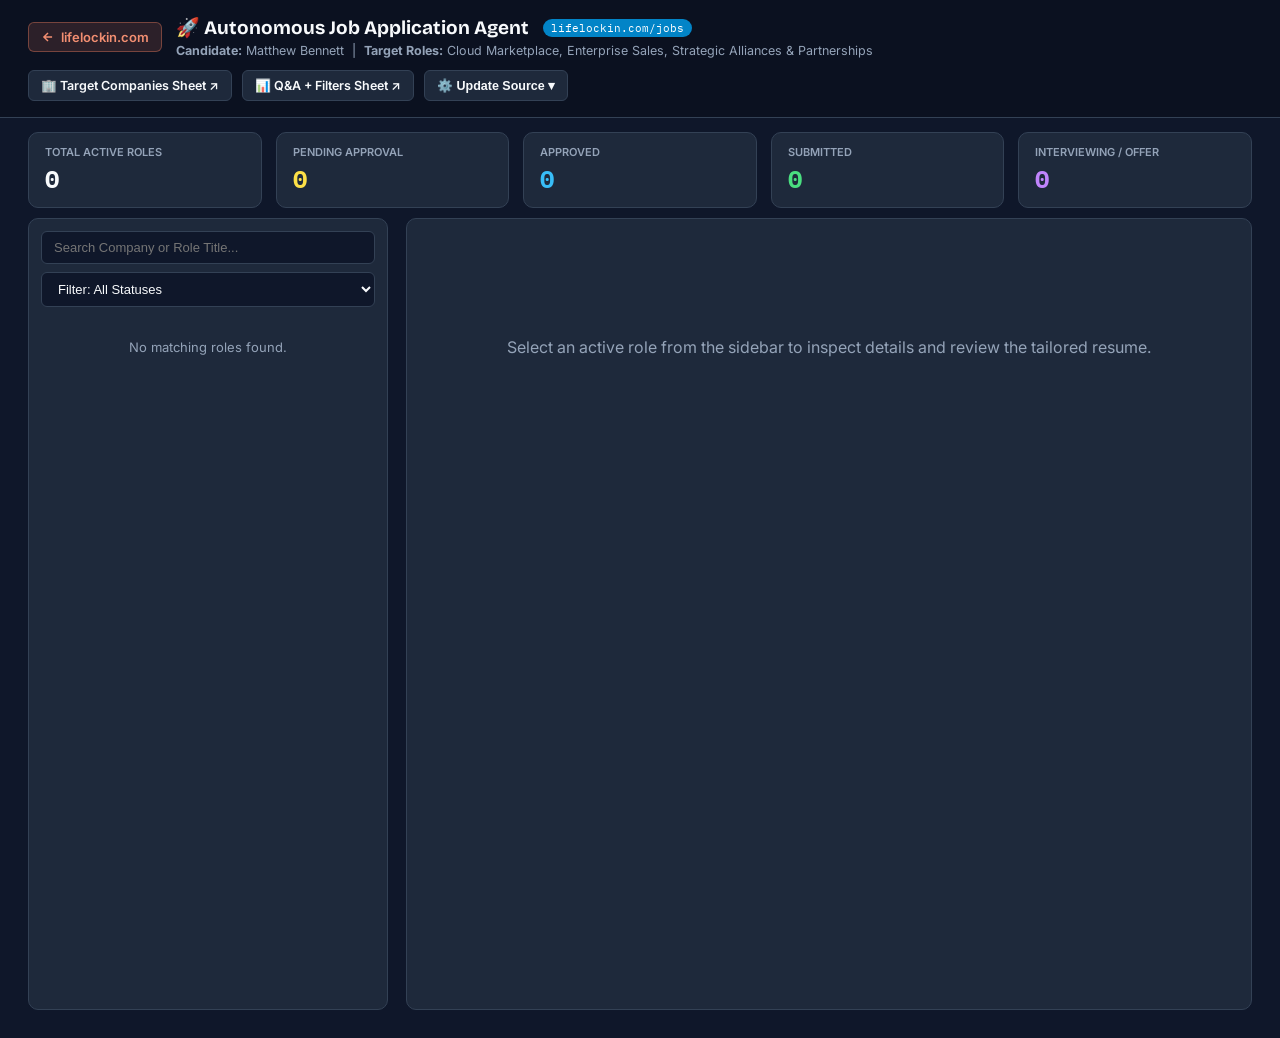
==== jobs/index.html @ 15ee96a0 "Deploy /jobs dashboard UI to lifelockin.com/jobs" ====
<!DOCTYPE html>
<html lang="en">
<head>
  <meta charset="UTF-8" />
  <meta name="viewport" content="width=device-width, initial-scale=1.0" />
  <title>Matthew Bennett — Job Applications | Life Lock In</title>
  <link rel="icon" type="image/svg+xml" href="/icon.svg">
  <link rel="preconnect" href="https://fonts.googleapis.com">
  <link rel="preconnect" href="https://fonts.gstatic.com" crossorigin>
  <link href="https://fonts.googleapis.com/css2?family=Bricolage+Grotesque:opsz,wght@12..96,500;12..96,700&family=IBM+Plex+Mono:wght@400;500;600&family=Inter:wght@400;500;600;700&display=swap" rel="stylesheet">
  <link rel="stylesheet" href="./jobs.css">
</head>
<body>
  <header>
    <div class="header-left">
      <a class="home-link" href="/" title="Return to Chief of Staff OS">
        <svg width="14" height="14" viewBox="0 0 24 24" fill="none" stroke="currentColor" stroke-width="2.5"><path d="M19 12H5M12 19l-7-7 7-7"/></svg>
        lifelockin.com
      </a>
      <div>
        <h1>🚀 Autonomous Job Application Agent <span style="font-size:11px; font-weight:normal; background:#0284c7; color:#fff; padding:2px 8px; border-radius:12px; margin-left:6px; font-family:'IBM Plex Mono',monospace;">lifelockin.com/jobs</span></h1>
        <p><strong>Candidate:</strong> Matthew Bennett &nbsp;|&nbsp; <strong>Target Roles:</strong> Cloud Marketplace, Enterprise Sales, Strategic Alliances & Partnerships</p>
      </div>
    </div>
    <div class="header-links">
      <a id="companySheetLink" href="#" target="_blank" rel="noopener">🏢 Target Companies Sheet ↗</a>
      <a id="filterSheetLink" href="#" target="_blank" rel="noopener">📊 Q&A + Filters Sheet ↗</a>
      <button onclick="toggleConfigDrawer()" id="updateSourceBtn">⚙️ Update Source ▾</button>
    </div>
  </header>

  <div class="metrics" id="metrics"></div>

  <div class="config-drawer" id="configDrawer">
    <div class="config-card">
      <h3>
        <span>🔧 Agent Filter Parameters</span>
        <a id="editParamsSheetLink" href="#" target="_blank" style="font-size:12px; color:#38bdf8; text-decoration:none;">Open Sheet ↗</a>
      </h3>
      <div style="font-size:12px; color:var(--muted); margin-bottom:6px;">Select a parameter key to view its active values:</div>
      <select id="paramKeySelect" style="width:100%;" onchange="onParamSelected()"></select>
      <div style="margin-top:8px;">
        <input type="text" id="paramValueInput" style="width:100%;" readonly />
      </div>
      <div style="margin-top:6px; font-size:11.5px; color:var(--muted);">
        <strong id="paramCategory"></strong>: <span id="paramDesc"></span>
      </div>
    </div>

    <div class="config-card">
      <h3>
        <span>🏢 Company Career Sources</span>
        <span id="companyCountBadge" style="font-size:11.5px; color:#94a3b8; font-weight:normal;">117 companies tracked</span>
      </h3>
      <div style="font-size:12px; color:var(--muted); margin-bottom:6px;">Direct career sites are pulled directly from your Google Sheet.</div>
      <div style="margin-top:12px; padding:10px; background:#0f172a; border-radius:6px; font-size:12px; line-height:1.5;">
        <span>To add a new target tech company or update company career URLs:</span><br/>
        <a id="addCompanySheetLink" href="#" target="_blank" style="color:#38bdf8; font-weight:600; display:inline-block; margin-top:6px;">Open top_us_tech_careers Tab in Google Sheets ↗</a>
      </div>
    </div>
  </div>

  <div class="layout">
    <div class="sidebar-list">
      <div style="margin-bottom:12px;">
        <input type="text" id="searchInput" placeholder="Search Company or Role Title..." style="width:100%; margin-bottom:8px;" oninput="onSearchChange()" />
        <select id="statusFilter" style="width:100%;" onchange="onStatusFilterChange()">
          <option value="All">Filter: All Statuses</option>
          <option value="Discovered">Discovered</option>
          <option value="Pending Approval">Pending Approval</option>
          <option value="Approved">Approved</option>
          <option value="Submitted">Submitted</option>
          <option value="Interviewing">Interviewing</option>
          <option value="Offer">Offer</option>
        </select>
      </div>
      <div id="jobList"></div>
    </div>

    <div class="detail-pane" id="detailPane">
      <div style="text-align:center; padding:100px 20px; color:var(--muted);">
        Select an active role from the sidebar to inspect details and review the tailored resume.
      </div>
    </div>
  </div>

  <div class="toast" id="toast"></div>

  <!-- Synchronous Data Bundles -->
  <script src="./jobs-data.js"></script>
  <script src="./details-1.js"></script>
  <script src="./details-2.js"></script>
  <script src="./details-3.js"></script>
  <script src="./details-4.js"></script>
  <script src="./details-5.js"></script>

  <script>
    const FALLBACK_BASE_RESUME = `# Matthew Bennett
Los Angeles, CA | (425) 829-5884 | mrmattbennett@gmail.com | https://www.linkedin.com/in/mrmattbennett

## Executive Summary
Marketplace Business Development and Enterprise Sales Leader with over a decade of experience selling enterprise software and scaling cloud ecosystems from inception to $1B+ ARR. A proven builder and top producer who navigates ambiguity to solve complex problems and architect custom commercial models for Fortune 500s and Tier-1 ISVs. Highly effective cross-functional operator skilled in managing multi-faceted relationships with hyperscalers and their channel partners. Excel at resolving deal escalations and aligning enterprise cloud commitments with high-velocity GTM motions to drive continuous revenue growth.

## Core Competencies
- 0-1 Ecosystem Building & Strategic Partnerships
- Multi-Party Co-selling & Marketplace Operations
- Custom Commercial Architecture & Contract Negotiation
- GTM Strategy & Cross-Functional Leadership
- Executive Advisory & Pilot Program Ownership

## Work Experience

### Independent Entrepreneur, Consultant & Technical Builder (May 2025 – Present)
- **Product Development:** Architected and developed a full-stack, AI-driven customer acquisition platform from the ground up, utilizing agentic workflow automations and complex payment integrations to solve localized market inefficiencies for local business owners.
- **Market Readiness:** Maintained deep fluency in evolving multi-cloud commercial models, specifically tracking the expansion of Marketplace buying centers from IT infrastructure to line of business applications.

### Google Inc. — Global Strategic Channel Manager, Google Cloud Marketplace (May 2024 – May 2025 | Los Angeles, CA)
- **Revenue Leadership:** Orchestrated multi-party Channel Partner Private Offers across 35 strategic partners, including Informatica. Designed channel economics into enterprise deals, enabling customers to draw down committed cloud spend via partner channels and generating $1B+ in incremental ecosystem revenue.
- **Operational Scalability:** Designed transaction frameworks and resolved complex governance bottlenecks across sales, legal, and operational disciplines, reducing channel procurement execution cycles from 6 months to 2 weeks.

### Google Inc. — Lead, Data & GenAI Global Strategic ISV Partnerships, Google Cloud Marketplace (May 2021 – May 2024 | Los Angeles, CA)
- **Category Leadership:** Owned GTM strategy and scaled the Data & GenAI Marketplace category to $500M+ in new revenue. Successfully achieved >100% of target quotas year-over-year.
- **Strategic Pipeline Acceleration:** Co-authored and executed joint GTM motions across 25+ Tier-1 ISVs (e.g., Fivetran, dbt Labs). Advised executive leadership on marketplace transaction structures, successfully converting high-friction enterprise procurement cycles into accelerated cloud drawdowns.
- **Pilot Program Ownership:** Selected by leadership to pilot the Marketplace Sales Lead Program, establishing foundational operating mechanisms, joint pipeline reviews, and compensation structures later adopted globally.

### Google Inc. — Founding Team Member & Enterprise Account Executive, Google Cloud Marketplace (Aug 2016 – May 2021 | Los Angeles, CA)
- **0-1 Foundation:** Key contributor in launching and scaling Google Cloud Marketplace from its inception, expanding the ecosystem 10x to $250M+ in annual transaction volume.
- **Contract Architecture:** Crafted bespoke legal, financial, and operational frameworks for Fortune 500 customers, paving the way for multi-million dollar third-party software transactions on GCP.

### Orbitera, Inc. — Head of Sales & Business Development (Oct 2014 – Aug 2016 | Seattle, WA)
- **Startup Growth & Acquisition:** Directed GTM strategy for a pioneering multi-cloud marketplace platform, driving $5M+ in new enterprise revenue and managed AWS Marketplace listings as Seller of Record for Adobe, Oracle, and Suse, providing a foundational understanding of the underlying hyperscaler consumption models driving modern software monetization.
- **Solution Architecture:** Designed multi-cloud billing and metering architectures, enabling complex ISVs to efficiently package and price solutions across disparate cloud environments.

## Education
**University of Washington** (Seattle, WA | June 2008)
- B.A. Economics
- Sales & Marketing Program Certificate – Michael G. Foster School of Business`;

    let allJobs = (window.INITIAL_JOBS || []);
    let filteredJobs = [...allJobs];
    let selectedId = null;
    let resumeViewMode = 'track';
    let currentFilter = 'All';
    let searchQuery = '';
    let trackedBlocksByJob = {};

    const details = window.JOB_DETAILS || {};
    allJobs.forEach(j => {
      if (details[j.id]) {
        Object.assign(j, details[j.id]);
      }
    });

    const LOCAL_STATUS_KEY = 'matthew_job_status_overrides';
    function getStatusOverrides() {
      try { return JSON.parse(localStorage.getItem(LOCAL_STATUS_KEY) || '{}'); }
      catch(e) { return {}; }
    }
    function setStatusOverride(jobId, newStatus) {
      const overrides = getStatusOverrides();
      overrides[jobId] = newStatus;
      localStorage.setItem(LOCAL_STATUS_KEY, JSON.stringify(overrides));
      const job = allJobs.find(j => j.id === jobId);
      if (job) job.status = newStatus;
    }

    const overrides = getStatusOverrides();
    allJobs.forEach(j => {
      if (overrides[j.id]) j.status = overrides[j.id];
    });

    function computeTrackedBlocks(baseText, tailoredText) {
      function cleanLines(txt) {
        return (txt || '').replace(/^### Tailoring & Match Highlights[\s\S]*$/m, '')
          .replace(/^## Review & Approve:[\s\S]*$/m, '')
          .trim().split('\n').map(l => l.trim()).filter(l => l && !l.startsWith('**Target Role') && !l.startsWith('**Core Focus'));
      }
      const a = cleanLines(baseText);
      const b = cleanLines(tailoredText);
      const m = a.length, n = b.length;
      const dp = Array.from({length: m + 1}, () => new Uint16Array(n + 1));
      for (let i = 0; i < m; i++) {
        for (let j = 0; j < n; j++) {
          if (a[i] === b[j]) dp[i+1][j+1] = dp[i][j] + 1;
          else dp[i+1][j+1] = Math.max(dp[i+1][j], dp[i][j+1]);
        }
      }
      let i = m, j = n;
      const rawDiffs = [];
      while (i > 0 || j > 0) {
        if (i > 0 && j > 0 && a[i-1] === b[j-1]) {
          rawDiffs.push({type: 'equal', base: a[i-1], tail: b[j-1]});
          i--; j--;
        } else if (j > 0 && (i === 0 || dp[i][j-1] >= dp[i-1][j])) {
          rawDiffs.push({type: 'insert', base: '', tail: b[j-1]});
          j--;
        } else {
          rawDiffs.push({type: 'delete', base: a[i-1], tail: ''});
          i--;
        }
      }
      rawDiffs.reverse();

      const blocks = [];
      let changeIdx = 1;
      let k = 0;
      while (k < rawDiffs.length) {
        const cur = rawDiffs[k];
        if (cur.type === 'equal') {
          blocks.push({
            id: 'eq_' + k,
            type: 'equal',
            base_text: cur.base,
            tailored_text: cur.tail,
            status: 'equal'
          });
          k++;
        } else {
          const baseParts = [];
          const tailParts = [];
          while (k < rawDiffs.length && rawDiffs[k].type !== 'equal') {
            if (rawDiffs[k].base) baseParts.push(rawDiffs[k].base);
            if (rawDiffs[k].tail) tailParts.push(rawDiffs[k].tail);
            k++;
          }
          const baseText = baseParts.join('\n');
          const tailText = tailParts.join('\n');
          let label = 'Modified from Base Resume';
          let type = 'replace';
          if (!baseText) { type = 'insert'; label = 'New Tailored Addition'; }
          else if (!tailText) { type = 'delete'; label = 'Removed from Base Resume'; }

          blocks.push({
            id: 'chg_' + changeIdx,
            change_num: changeIdx,
            type: type,
            label: label,
            base_text: baseText,
            tailored_text: tailText,
            status: 'pending'
          });
          changeIdx++;
        }
      }
      return blocks;
    }

    function init() {
      const cfg = window.INITIAL_CONFIG || {};
      const companyUrl = cfg.career_sources_url || "https://docs.google.com/spreadsheets/d/114AoWET16MNHi5zJTwM71kMkh4qBNcnsbhUi_ZzXZ6Y/edit?gid=2091292570#gid=2091292570";
      const filterUrl = cfg.spreadsheet_url || "https://docs.google.com/spreadsheets/d/1IRIumpzqp-xp_iKkfKp7P3NCd9X6vmOjbTSAWedp-Cg/edit";

      document.getElementById('companySheetLink').href = companyUrl;
      document.getElementById('addCompanySheetLink').href = companyUrl;
      document.getElementById('filterSheetLink').href = filterUrl;
      document.getElementById('editParamsSheetLink').href = filterUrl;

      const params = cfg.parameters || [];
      const sel = document.getElementById('paramKeySelect');
      sel.innerHTML = params.map(p => `<option value="${p.key}">${p.key} (${p.category})</option>`).join('');
      onParamSelected();

      applyFilters();
      if (filteredJobs.length > 0) {
        selectJob(filteredJobs[0].id);
      }
    }

    function toggleConfigDrawer() {
      const drawer = document.getElementById('configDrawer');
      const btn = document.getElementById('updateSourceBtn');
      drawer.classList.toggle('open');
      btn.textContent = drawer.classList.contains('open') ? '⚙️ Update Source ▴' : '⚙️ Update Source ▾';
    }

    function onParamSelected() {
      const cfg = window.INITIAL_CONFIG || {};
      const params = cfg.parameters || [];
      const key = document.getElementById('paramKeySelect').value;
      const item = params.find(p => p.key === key);
      if (!item) return;
      document.getElementById('paramValueInput').value = item.value || '';
      document.getElementById('paramDesc').textContent = item.description || '';
      document.getElementById('paramCategory').textContent = item.category || '';
    }

    function onSearchChange() {
      searchQuery = document.getElementById('searchInput').value.toLowerCase().trim();
      applyFilters();
    }

    function onStatusFilterChange() {
      currentFilter = document.getElementById('statusFilter').value;
      applyFilters();
    }

    function applyFilters() {
      filteredJobs = allJobs.filter(j => {
        if (currentFilter !== 'All' && j.status !== currentFilter) {
          if (currentFilter === 'Approved' && !j.status.startsWith('Approved')) return false;
          if (currentFilter !== 'Approved') return false;
        }
        if (searchQuery) {
          const matchCompany = (j.company || '').toLowerCase().includes(searchQuery);
          const matchTitle = (j.title || '').toLowerCase().includes(searchQuery);
          if (!matchCompany && !matchTitle) return false;
        }
        return true;
      });

      renderMetrics();
      renderJobList();
      if (!filteredJobs.some(j => j.id === selectedId) && filteredJobs.length > 0) {
        selectJob(filteredJobs[0].id);
      }
    }

    function renderMetrics() {
      const total = allJobs.length;
      const pending = allJobs.filter(j => j.status === 'Pending Approval').length;
      const approved = allJobs.filter(j => j.status.startsWith('Approved')).length;
      const submitted = allJobs.filter(j => j.status === 'Submitted').length;
      const interviewing = allJobs.filter(j => j.status === 'Interviewing' || j.status === 'Offer').length;

      document.getElementById('metrics').innerHTML = `
        <div class="metric-card"><div class="label">Total Active Roles</div><div class="val">${total}</div></div>
        <div class="metric-card"><div class="label">Pending Approval</div><div class="val" style="color:#fde047">${pending}</div></div>
        <div class="metric-card"><div class="label">Approved</div><div class="val" style="color:#38bdf8">${approved}</div></div>
        <div class="metric-card"><div class="label">Submitted</div><div class="val" style="color:#4ade80">${submitted}</div></div>
        <div class="metric-card"><div class="label">Interviewing / Offer</div><div class="val" style="color:#c084fc">${interviewing}</div></div>
      `;
    }

    function renderJobList() {
      const listEl = document.getElementById('jobList');
      if (filteredJobs.length === 0) {
        listEl.innerHTML = `<div style="padding:20px; text-align:center; color:var(--muted); font-size:13px;">No matching roles found.</div>`;
        return;
      }
      listEl.innerHTML = filteredJobs.map(j => {
        const cls = j.status.split(' ')[0];
        const active = j.id === selectedId ? 'active' : '';
        return `
          <div class="job-item ${active}" onclick="selectJob(${j.id})">
            <div style="display:flex; justify-content:space-between; align-items:center;">
              <strong style="color:#f8fafc;">${escapeHtml(j.company)}</strong>
              <span class="badge ${cls}">${j.status}</span>
            </div>
            <div style="margin-top:5px; font-size:13.5px; font-weight:500;">${escapeHtml(j.title)}</div>
            <div style="margin-top:4px; font-size:11.5px; color:var(--muted);">${escapeHtml(j.location || 'Remote')} • ${escapeHtml(j.source_board || '')}</div>
          </div>
        `;
      }).join('');
    }

    function selectJob(id) {
      selectedId = id;
      renderJobList();
      const job = allJobs.find(j => j.id === id);
      if (!job) return;

      if (!trackedBlocksByJob[job.id]) {
        trackedBlocksByJob[job.id] = computeTrackedBlocks(FALLBACK_BASE_RESUME, job.tailored_resume_md || '');
      }

      const gdocUrl = job.gdoc_url || '';
      const pdfExportUrl = job.pdf_export_url || (gdocUrl ? getPdfExportUrl(gdocUrl) : '');
      const fitSummaryHtml = (job.match_summary || '').replace('### Tailoring & Match Highlights', '').trim();

      const detailEl = document.getElementById('detailPane');
      detailEl.innerHTML = `
        <div style="display:flex; justify-content:space-between; align-items:flex-start; margin-bottom:12px; gap:16px;">
          <div>
            <h2 style="margin:0 0 4px 0; font-size:22px; font-family:'Bricolage Grotesque', sans-serif;">
              ${escapeHtml(job.company)} — ${escapeHtml(job.title)}
            </h2>
            <div style="color:var(--muted); font-size:12.5px;">
              📍 ${escapeHtml(job.location || 'Remote')} &nbsp;|&nbsp;
              🏷️ ${escapeHtml(job.source_board || 'Direct Career Site')} &nbsp;|&nbsp;
              🔗 <a href="${job.job_url}" target="_blank" rel="noopener" style="color:#38bdf8; text-decoration:none;">View Job Listing ↗</a>
            </div>
          </div>
          <div style="display:flex; align-items:center; gap:8px;">
            <select onchange="onJobStatusChange(${job.id}, this.value)">
              <option value="Pending Approval" ${job.status === 'Pending Approval' ? 'selected' : ''}>Pending Approval</option>
              <option value="Approved" ${job.status.startsWith('Approved') ? 'selected' : ''}>Approved</option>
              <option value="Submitted" ${job.status === 'Submitted' ? 'selected' : ''}>Submitted</option>
              <option value="Interviewing" ${job.status === 'Interviewing' ? 'selected' : ''}>Interviewing</option>
              <option value="Offer" ${job.status === 'Offer' ? 'selected' : ''}>Offer</option>
            </select>
            ${gdocUrl ? `<a href="${gdocUrl}" target="_blank" class="approve-btn" style="text-decoration:none; padding:7px 12px; border-radius:6px; font-size:12.5px; display:inline-flex; align-items:center; gap:5px;">🔗 Open Google Doc ↗</a>` : ''}
            ${pdfExportUrl ? `<a href="${pdfExportUrl}" target="_blank" class="primary" style="text-decoration:none; padding:7px 12px; border-radius:6px; font-size:12.5px; display:inline-flex; align-items:center; gap:5px;">📥 Download PDF ↗</a>` : ''}
          </div>
        </div>

        <div class="fit-summary-section">
          <h3>🎯 Why You Are a Good Fit for ${escapeHtml(job.company)} — ${escapeHtml(job.title)}</h3>
          <div class="fit-summary-body">${formatRichText(fitSummaryHtml)}</div>
        </div>

        <div class="job-desc-compact">
          <details open>
            <summary>📄 Full Job Description (Click to collapse/expand)</summary>
            <div class="job-desc-scroll">${escapeHtml(job.job_description || 'No description available.')}</div>
          </details>
        </div>

        <div class="resume-fullwidth-card">
          <div style="display:flex; justify-content:space-between; align-items:center; border-bottom:1px solid var(--border); padding-bottom:10px;">
            <div style="display:flex; align-items:center; gap:8px;">
              <span style="font-weight:700; font-size:14px; color:#38bdf8;">✨ Tailored Resume</span>
              <button onclick="setResumeViewMode('track')" class="${resumeViewMode === 'track' ? 'primary' : ''}" style="padding:4px 10px; font-size:11.5px;">📝 Track Changes (Suggesting)</button>
              <button onclick="setResumeViewMode('gdoc')" class="${resumeViewMode === 'gdoc' ? 'primary' : ''}" style="padding:4px 10px; font-size:11.5px;">📄 Embedded Live Google Doc</button>
            </div>
            ${resumeViewMode === 'track' ? `
              <div style="display:flex; gap:6px;">
                <button onclick="handleAllSuggestions(${job.id}, 'accepted')" style="padding:4px 8px; font-size:11px; background:#15803d; color:#fff; border:none; border-radius:4px; cursor:pointer;">✓ Accept All</button>
                <button onclick="handleAllSuggestions(${job.id}, 'rejected')" style="padding:4px 8px; font-size:11px; background:#334155; color:#fff; border:none; border-radius:4px; cursor:pointer;">✕ Reject All</button>
              </div>
            ` : ''}
          </div>

          ${resumeViewMode === 'track' ? renderTrackChangesView(job) : renderGoogleDocIframe(job)}
        </div>
      `;
    }

    function renderGoogleDocIframe(job) {
      if (!job.gdoc_url) {
        return `
          <div style="text-align:center; padding:60px 20px; color:var(--muted);">
            No Google Doc link available for this role yet.<br/>
            You can review the tailored content directly in Track Changes view.
          </div>
        `;
      }
      return `<iframe src="${job.gdoc_url}?rm=minimal" style="width:100%; height:750px; border:none; border-radius:6px; margin-top:10px; background:#fff;"></iframe>`;
    }

    function renderTrackChangesView(job) {
      const blocks = trackedBlocksByJob[job.id] || [];
      let paperHtml = '';
      let cardsHtml = '';

      for (const blk of blocks) {
        if (blk.type === 'equal') {
          paperHtml += `<div>${formatRichText(blk.tailored_text)}</div>\n`;
          continue;
        }

        if (blk.status === 'accepted') {
          if (blk.tailored_text) {
            paperHtml += `<div style="border-left:3px solid #16a34a; padding-left:8px; background:#f0fdf4; margin:4px 0;">${formatRichText(blk.tailored_text)}</div>\n`;
          }
        } else if (blk.status === 'rejected') {
          if (blk.base_text) {
            paperHtml += `<div style="border-left:3px solid #64748b; padding-left:8px; background:#f8fafc; margin:4px 0;">${formatRichText(blk.base_text)}</div>\n`;
          }
        } else {
          paperHtml += `<div class="track-block-pending" id="doc_blk_${blk.id}" style="margin:6px 0; padding:4px; border:1px dashed #38bdf8; border-radius:4px; background:#f0f9ff;">`;
          paperHtml += `<div style="font-size:10px; color:#0284c7; font-weight:700; margin-bottom:2px;">[Change #${blk.change_num} — Pending Review]</div>`;
          if (blk.base_text) paperHtml += `<div><del class="track-del">${escapeHtml(blk.base_text)}</del></div>`;
          if (blk.tailored_text) paperHtml += `<div><ins class="track-ins">${formatRichText(blk.tailored_text)}</ins></div>`;
          paperHtml += `</div>\n`;
        }

        const isAccepted = blk.status === 'accepted';
        const isRejected = blk.status === 'rejected';
        const cardClass = isAccepted ? 'accepted' : (isRejected ? 'rejected' : '');

        cardsHtml += `
          <div class="suggestion-card ${cardClass}" id="card_${blk.id}">
            <div class="header">
              <span>Change #${blk.change_num}</span>
              <span>${isAccepted ? '✓ Accepted' : (isRejected ? '✕ Rejected' : '● Pending')}</span>
            </div>
            <div style="font-size:11px; color:var(--muted);">${escapeHtml(blk.label)}</div>
            ${blk.base_text ? `<div style="margin-top:4px; font-size:11px; color:#f87171; background:rgba(239,68,68,0.1); padding:4px; border-radius:3px;"><strong>Base:</strong> ${escapeHtml(blk.base_text.slice(0, 100))}${blk.base_text.length > 100 ? '...' : ''}</div>` : ''}
            ${blk.tailored_text ? `<div style="margin-top:4px; font-size:11px; color:#4ade80; background:rgba(34,197,94,0.1); padding:4px; border-radius:3px;"><strong>Tailored:</strong> ${escapeHtml(blk.tailored_text.slice(0, 100))}${blk.tailored_text.length > 100 ? '...' : ''}</div>` : ''}
            <div style="display:flex; gap:6px; margin-top:8px;">
              <button class="btn-approve" onclick="handleSuggestionDecision(${job.id}, '${blk.id}', 'accepted')">✓ Approve</button>
              <button class="btn-reject" onclick="handleSuggestionDecision(${job.id}, '${blk.id}', 'rejected')">✕ Reject</button>
            </div>
          </div>
        `;
      }

      return `
        <div class="track-changes-container">
          <div class="paper-canvas">
            ${paperHtml || '<div>No tailored resume content found.</div>'}
          </div>
          <div class="track-sidebar">
            <div style="font-weight:700; font-size:12.5px; margin-bottom:8px; color:var(--muted); display:flex; justify-content:space-between;">
              <span>Suggested Edits</span>
              <span style="font-size:11px;">${blocks.filter(b=>b.type!=='equal').length} changes</span>
            </div>
            ${cardsHtml || '<div style="color:var(--muted); font-size:12px;">No suggestions.</div>'}
          </div>
        </div>
      `;
    }

    function setResumeViewMode(mode) {
      resumeViewMode = mode;
      if (selectedId) selectJob(selectedId);
    }

    function handleSuggestionDecision(jobId, blockId, decision) {
      const blocks = trackedBlocksByJob[jobId] || [];
      const blk = blocks.find(b => b.id === blockId);
      if (blk) blk.status = decision;
      selectJob(jobId);
    }

    function handleAllSuggestions(jobId, decision) {
      const blocks = trackedBlocksByJob[jobId] || [];
      for (const blk of blocks) {
        if (blk.type !== 'equal') blk.status = decision;
      }
      selectJob(jobId);
    }

    function onJobStatusChange(jobId, newStatus) {
      setStatusOverride(jobId, newStatus);
      showToast(`Status updated to: ${newStatus}`);
      renderMetrics();
      renderJobList();
      selectJob(jobId);
    }

    function showToast(msg) {
      const t = document.getElementById('toast');
      t.textContent = msg;
      t.style.display = 'block';
      setTimeout(() => { t.style.display = 'none'; }, 2600);
    }

    function getPdfExportUrl(gdocUrl) {
      if (!gdocUrl) return '';
      const m = gdocUrl.match(/\/document\/d\/([a-zA-Z0-9_-]+)/);
      return m ? `https://docs.google.com/document/d/${m[1]}/export?format=pdf` : '';
    }

    function escapeHtml(str) {
      return (str || '').replace(/&/g, '&amp;').replace(/</g, '&lt;').replace(/>/g, '&gt;').replace(/"/g, '&quot;');
    }

    function formatRichText(text) {
      return escapeHtml(text || '').replace(/\*\*(.+?)\*\*/g, '<strong>$1</strong>');
    }

    window.onload = init;
  </script>
</body>
</html>
---- jobs/jobs.css ----
:root {
  --bg: #0f172a;
  --panel: #1e293b;
  --border: #334155;
  --text: #f8fafc;
  --muted: #94a3b8;
  --accent: #38bdf8;
  --green: #22c55e;
  --yellow: #eab308;
}
* { box-sizing: border-box; }
body {
  margin: 0;
  font-family: 'Inter', -apple-system, BlinkMacSystemFont, "Segoe UI", Roboto, sans-serif;
  background: var(--bg);
  color: var(--text);
}
header {
  padding: 16px 28px;
  border-bottom: 1px solid var(--border);
  display: flex;
  justify-content: space-between;
  align-items: center;
  background: #0b1120;
  flex-wrap: wrap;
  gap: 12px;
}
.header-left {
  display: flex;
  align-items: center;
  gap: 14px;
}
.home-link {
  display: inline-flex;
  align-items: center;
  gap: 6px;
  padding: 6px 12px;
  background: rgba(232, 122, 93, 0.15);
  border: 1px solid rgba(232, 122, 93, 0.4);
  color: #f28e71;
  border-radius: 6px;
  font-size: 13px;
  font-weight: 600;
  text-decoration: none;
  transition: all 0.2s;
}
.home-link:hover {
  background: rgba(232, 122, 93, 0.25);
  border-color: #f28e71;
}
header h1 {
  margin: 0;
  font-size: 19px;
  display: flex;
  align-items: center;
  gap: 8px;
  font-family: 'Bricolage Grotesque', sans-serif;
}
header p { margin: 4px 0 0; color: var(--muted); font-size: 12.5px; }
.header-links {
  display: flex;
  gap: 10px;
  align-items: center;
  flex-wrap: wrap;
}
.header-links a, .header-links button {
  padding: 7px 12px;
  border: 1px solid var(--border);
  border-radius: 6px;
  font-size: 12.5px;
  font-weight: 600;
  text-decoration: none;
  color: var(--text);
  background: #1e293b;
  cursor: pointer;
  display: inline-flex;
  align-items: center;
  gap: 6px;
}
.header-links a:hover, .header-links button:hover {
  border-color: var(--accent);
  color: var(--accent);
}
.metrics {
  display: grid;
  grid-template-columns: repeat(5, 1fr);
  gap: 14px;
  padding: 14px 28px 10px;
}
.metric-card {
  background: var(--panel);
  border: 1px solid var(--border);
  border-radius: 10px;
  padding: 12px 16px;
}
.metric-card .label { color: var(--muted); font-size: 11px; text-transform: uppercase; font-weight: 600; }
.metric-card .val { font-size: 24px; font-weight: 700; margin-top: 4px; font-family: 'IBM Plex Mono', monospace; }
.config-drawer {
  display: none;
  grid-template-columns: 1.2fr 1fr;
  gap: 16px;
  padding: 6px 28px 16px;
}
.config-drawer.open { display: grid; }
.config-card {
  background: var(--panel);
  border: 1px solid #38bdf8;
  border-radius: 10px;
  padding: 14px 18px;
}
.config-card h3 {
  margin: 0 0 6px 0;
  font-size: 13.5px;
  color: var(--accent);
  display: flex;
  justify-content: space-between;
  align-items: center;
}
.layout {
  display: grid;
  grid-template-columns: 360px 1fr;
  gap: 18px;
  padding: 0 28px 28px;
  min-height: 820px;
}
.sidebar-list {
  background: var(--panel);
  border: 1px solid var(--border);
  border-radius: 10px;
  overflow-y: auto;
  max-height: 980px;
  padding: 12px;
}
.job-item {
  padding: 12px;
  border: 1px solid var(--border);
  border-radius: 8px;
  margin-bottom: 10px;
  cursor: pointer;
  transition: border-color 0.15s, background 0.15s;
}
.job-item:hover, .job-item.active {
  border-color: var(--accent);
  background: #26354d;
}
.badge {
  display: inline-block;
  padding: 3px 8px;
  border-radius: 999px;
  font-size: 11px;
  font-weight: 600;
  background: #334155;
}
.badge.Pending { background: rgba(234,179,8,0.2); color: #fde047; }
.badge.Approved { background: rgba(56,189,248,0.2); color: #38bdf8; }
.badge.Submitted { background: rgba(34,197,94,0.2); color: #4ade80; }
.badge.Interviewing { background: rgba(192,132,252,0.2); color: #c084fc; }
.badge.Offer { background: rgba(245,158,11,0.25); color: #fbbf24; }
.detail-pane {
  background: var(--panel);
  border: 1px solid var(--border);
  border-radius: 10px;
  padding: 18px;
  display: flex;
  flex-direction: column;
}
select, button, input {
  background: #0f172a;
  color: var(--text);
  border: 1px solid var(--border);
  padding: 8px 12px;
  border-radius: 6px;
  font-size: 13px;
}
button.primary {
  background: #0284c7;
  border-color: #0ea5e9;
  cursor: pointer;
  font-weight: 600;
}
button.primary:hover { background: #0369a1; }
button.approve-btn {
  background: #16a34a;
  border-color: #22c55e;
  color: #fff;
  cursor: pointer;
  font-weight: 600;
}
button.approve-btn:hover { background: #15803d; }
.fit-summary-section {
  background: rgba(56, 189, 248, 0.09);
  border: 1px solid #0284c7;
  border-radius: 8px;
  padding: 12px 16px;
  margin-bottom: 10px;
}
.fit-summary-section h3 {
  margin: 0 0 6px 0;
  color: #38bdf8;
  font-size: 14.5px;
}
.fit-summary-body {
  font-size: 13.5px;
  line-height: 1.55;
  color: #e2e8f0;
  white-space: pre-wrap;
}
.job-desc-compact {
  background: #0b1120;
  border: 1px solid var(--border);
  border-radius: 8px;
  padding: 10px 14px;
  margin-bottom: 12px;
}
.job-desc-compact summary {
  cursor: pointer;
  font-weight: 600;
  color: var(--muted);
  font-size: 13px;
  user-select: none;
}
.job-desc-scroll {
  max-height: 175px;
  overflow-y: auto;
  font-size: 13px;
  line-height: 1.5;
  white-space: pre-wrap;
  color: #cbd5e1;
  margin-top: 8px;
  padding-top: 6px;
  border-top: 1px dashed var(--border);
}
.resume-fullwidth-card {
  border: 1px solid var(--border);
  border-radius: 8px;
  background: #0b1120;
  padding: 12px;
  display: flex;
  flex-direction: column;
  flex: 1;
  min-height: 600px;
}
.track-changes-container {
  display: grid;
  grid-template-columns: 1fr 340px;
  gap: 16px;
  margin-top: 10px;
  flex: 1;
}
.paper-canvas {
  background: #ffffff;
  color: #1e293b;
  border-radius: 6px;
  padding: 24px 30px;
  box-shadow: 0 4px 12px rgba(0,0,0,0.4);
  overflow-y: auto;
  max-height: 720px;
  font-family: 'Times New Roman', Georgia, serif;
  font-size: 13px;
  line-height: 1.45;
}
.paper-canvas h1, .paper-canvas h2, .paper-canvas h3 {
  font-family: Arial, Helvetica, sans-serif;
  color: #0f172a;
  margin-top: 12px;
  margin-bottom: 4px;
}
.paper-canvas h1 { font-size: 18px; border-bottom: 1px solid #0f172a; padding-bottom: 2px; }
.paper-canvas h2 { font-size: 14px; border-bottom: 1px solid #94a3b8; padding-bottom: 1px; }
.track-del {
  background-color: #fee2e2;
  color: #991b1b;
  text-decoration: line-through;
  padding: 1px 3px;
  border-radius: 2px;
}
.track-ins {
  background-color: #dcfce7;
  color: #166534;
  text-decoration: underline;
  padding: 1px 3px;
  border-radius: 2px;
}
.track-sidebar {
  background: var(--panel);
  border: 1px solid var(--border);
  border-radius: 6px;
  padding: 12px;
  overflow-y: auto;
  max-height: 720px;
}
.suggestion-card {
  background: #0f172a;
  border: 1px solid var(--border);
  border-radius: 6px;
  padding: 10px;
  margin-bottom: 10px;
  font-size: 12px;
}
.suggestion-card.accepted { border-color: #22c55e; background: rgba(34, 197, 94, 0.05); }
.suggestion-card.rejected { border-color: #64748b; opacity: 0.6; }
.suggestion-card .header {
  font-weight: 700;
  color: #38bdf8;
  display: flex;
  justify-content: space-between;
  margin-bottom: 4px;
}
.btn-approve {
  background: #15803d;
  border: none;
  color: #fff;
  padding: 4px 8px;
  border-radius: 4px;
  cursor: pointer;
  font-weight: 600;
  font-size: 11px;
}
.btn-reject {
  background: #334155;
  border: none;
  color: #f1f5f9;
  padding: 4px 8px;
  border-radius: 4px;
  cursor: pointer;
  font-size: 11px;
}
.btn-approve:hover { background: #16a34a; }
.btn-reject:hover { background: #475569; }
.toast {
  position: fixed;
  bottom: 20px;
  right: 20px;
  background: #0284c7;
  color: #fff;
  padding: 10px 18px;
  border-radius: 8px;
  font-weight: 600;
  font-size: 13px;
  display: none;
  z-index: 9999;
}
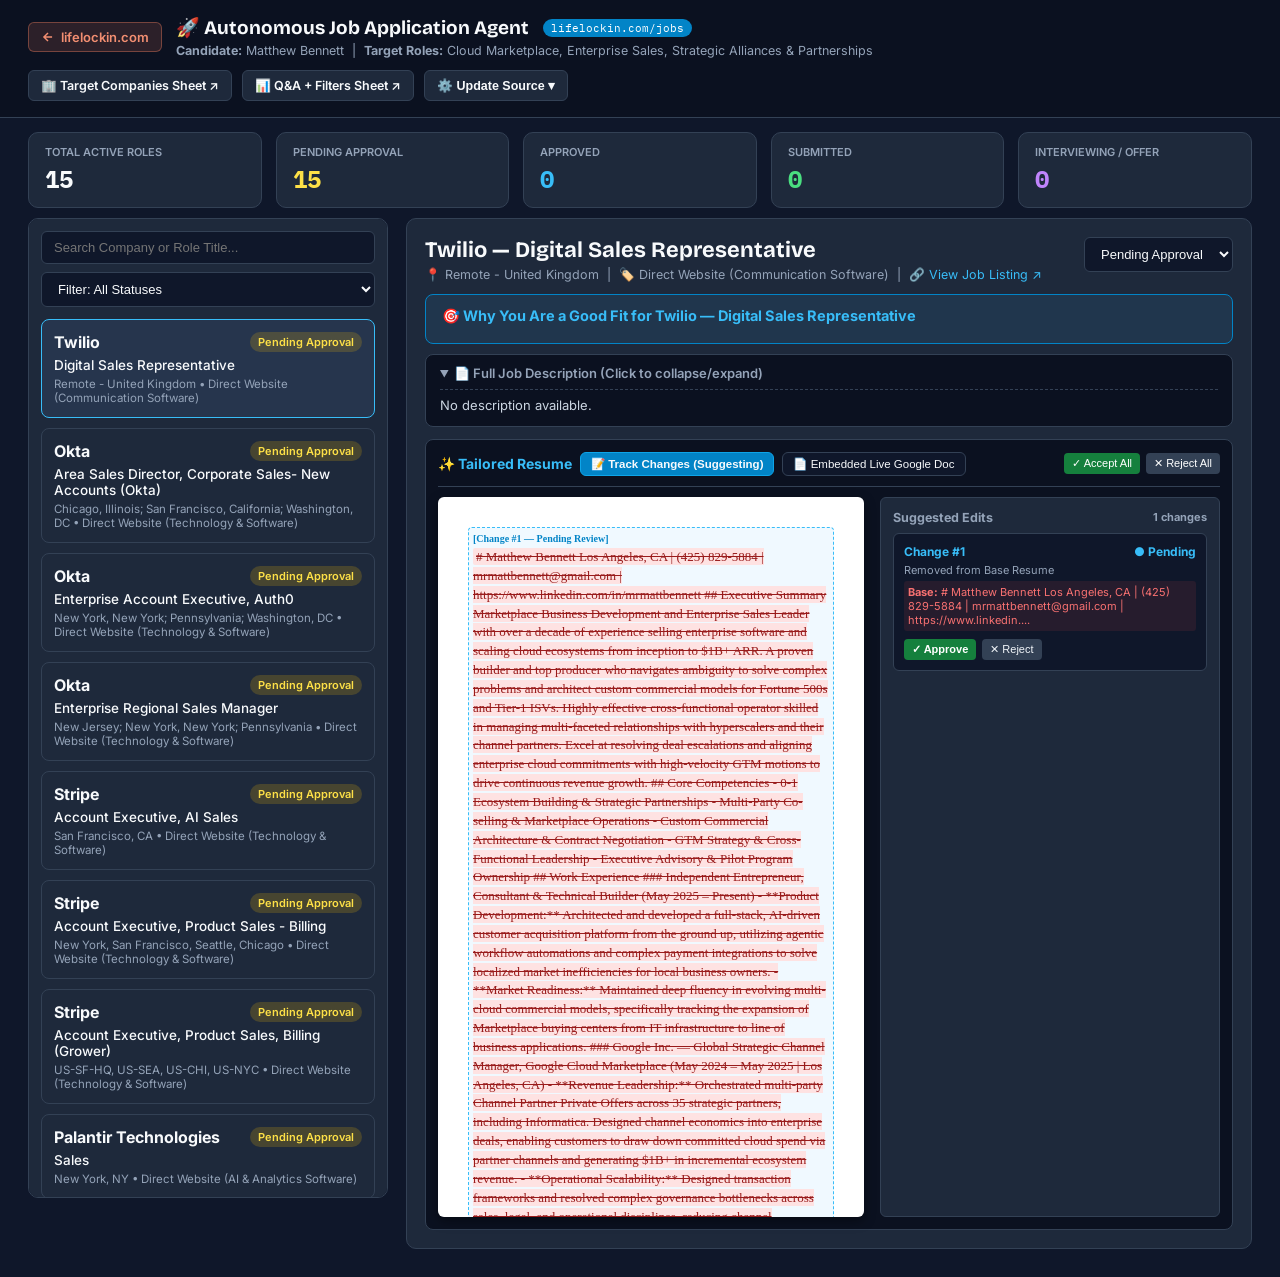
==== commit 194989fa: "Update jobs/index.html script tags for slices" ====
--- a/jobs/index.html
+++ b/jobs/index.html
@@ -88,11 +88,14 @@
 
   <!-- Synchronous Data Bundles -->
   <script src="./jobs-data.js"></script>
-  <script src="./details-1.js"></script>
-  <script src="./details-2.js"></script>
-  <script src="./details-3.js"></script>
-  <script src="./details-4.js"></script>
-  <script src="./details-5.js"></script>
+  <script src="./slice-1.js"></script>
+  <script src="./slice-2.js"></script>
+  <script src="./slice-3.js"></script>
+  <script src="./slice-4.js"></script>
+  <script src="./slice-5.js"></script>
+  <script src="./slice-6.js"></script>
+  <script src="./slice-7.js"></script>
+  <script src="./slice-8.js"></script>
 
   <script>
     const FALLBACK_BASE_RESUME = `# Matthew Bennett
